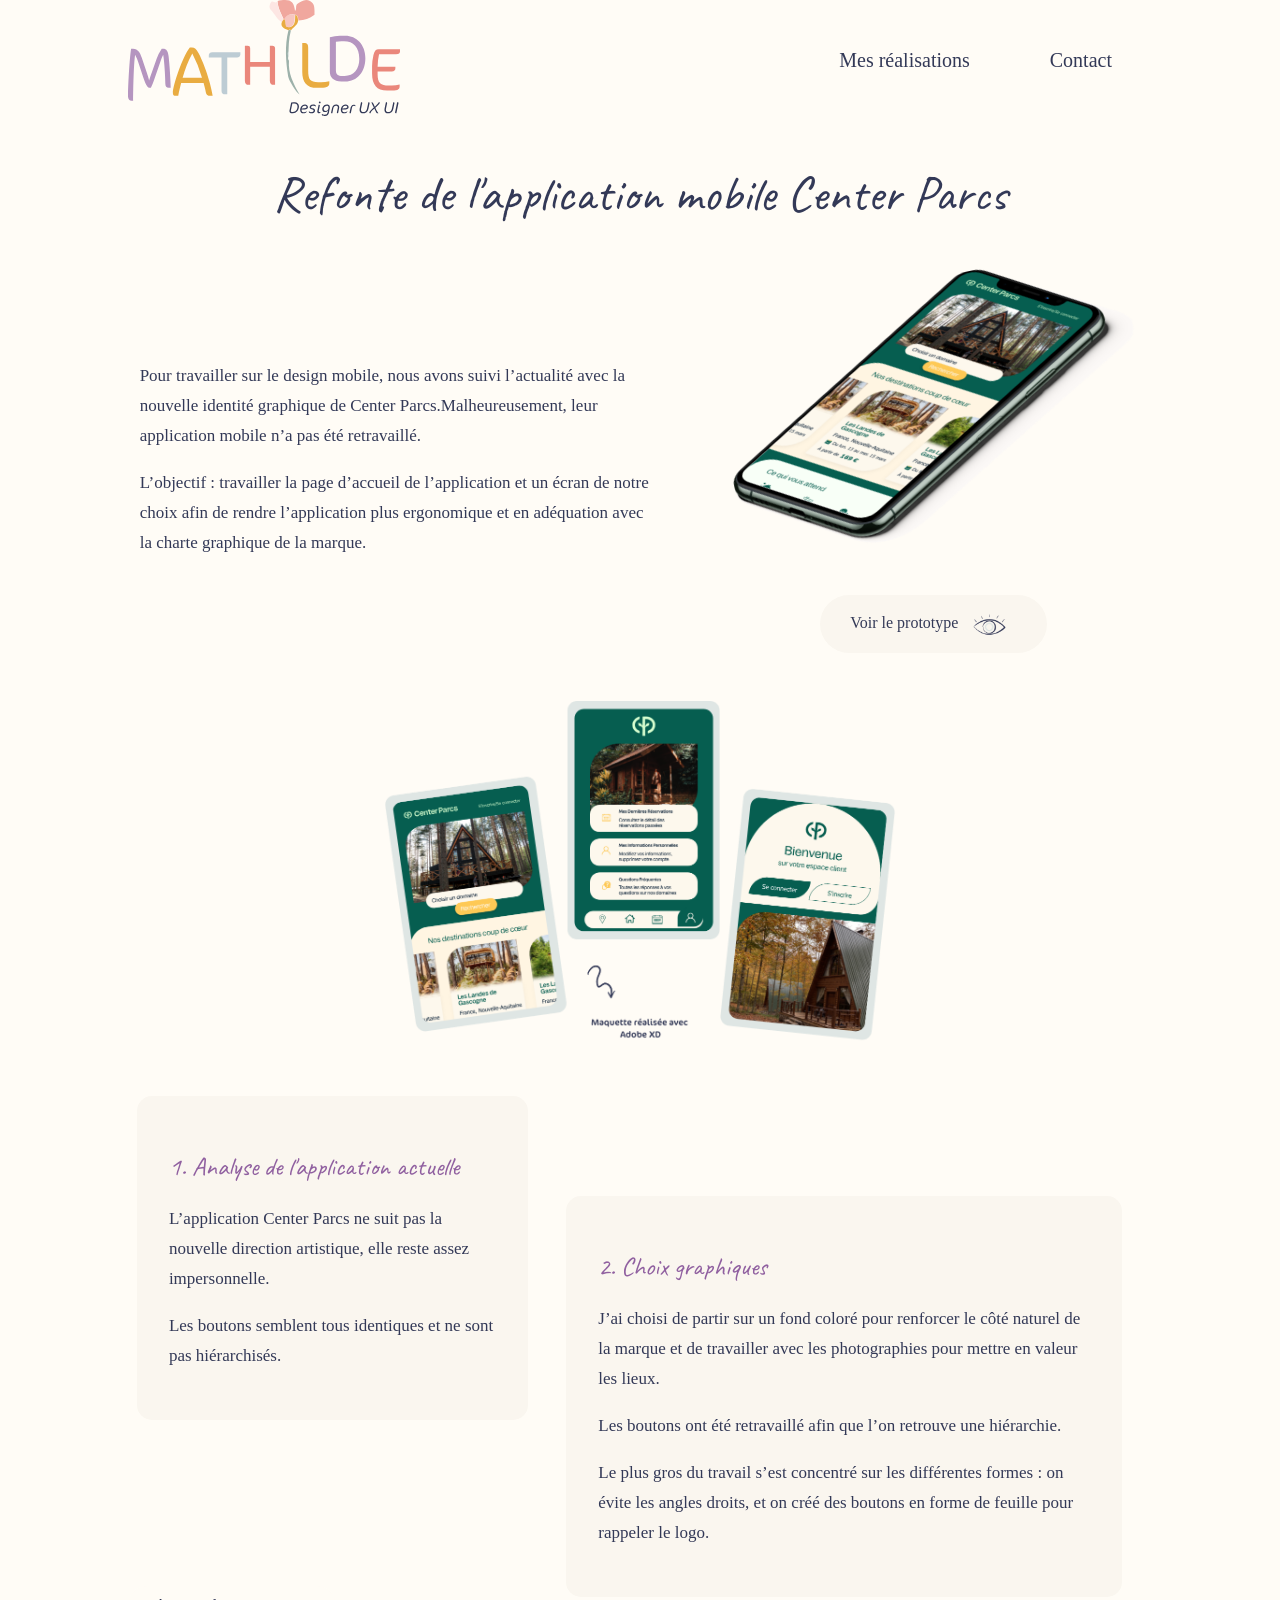
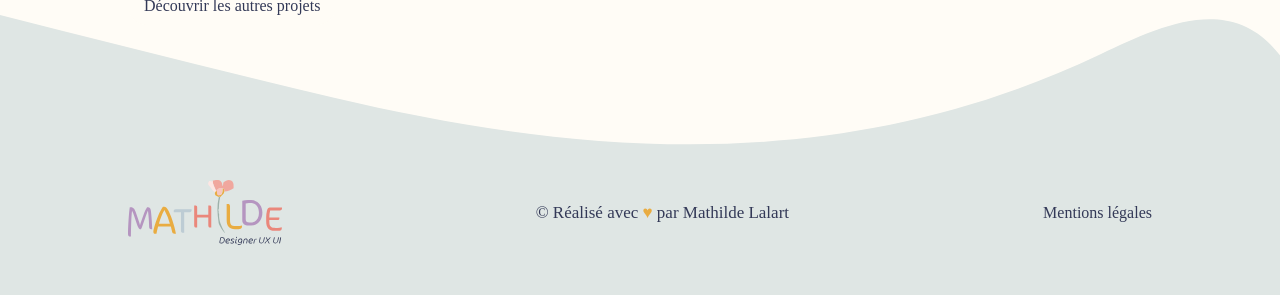
==== Center_parcs.html @ b6ec3a34 "MAJ 11.06.23" ====
<!DOCTYPE html>
<html lang="fr">

<head>
    <meta charset="UTF-8">
    <meta name="viewport" content="width=device-width, initial-scale=1.0">
    <link rel="stylesheet" href="https://use.typekit.net/kez5ajm.css">
    <link rel="preconnect" href="https://fonts.googleapis.com">
    <link rel="preconnect" href="https://fonts.gstatic.com" crossorigin>
    <link href="https://fonts.googleapis.com/css2?family=Caveat:wght@400;500;600;700&display=swap" rel="stylesheet">
    <link rel="stylesheet" href="style.css">
    <title>Mathilde Lalart | UX/UI designer | Projet Center Parcs</title>
</head>

<body>
    <section class="container_padding">
        <header>
            <div>
                <a href="index.html">
                    <img src="img/Logo.svg" alt="Logo">
                </a>
            </div>
            <nav>
                <ul id="menu">
                    <li><a href="mesrealisations.html">Mes réalisations</a></li>
                    <li><a href="index.html#contact">Contact</a></li>
                </ul>
            </nav>
        </header>
    </section>

    <section class="container_padding">
        <h1>Refonte de l'application mobile Center Parcs</h1>
        <div class="frontSection">
            <div class="column">
                <div class="textRow">
                    <p>Pour travailler sur le design mobile, nous avons suivi l’actualité avec la nouvelle identité
                        graphique de
                        Center Parcs.Malheureusement, leur application mobile n’a pas été retravaillé.</p>
                    <p>L’objectif : travailler la page d’accueil de l’application et un écran de notre choix afin de
                        rendre
                        l’application plus ergonomique et en adéquation avec la charte graphique de la marque. </p>
                </div>
            </div>
            <div class="imgBox">
                <img src="./img/Center_parcs/mockup_02.png">
                <a class="button_secondary" href="" target="_blank">Voir le prototype <img id="eye"
                        src="img/icons/eye_icon.svg" alt="arrows"></a>
            </div>
        </div>
    </section>

    <section class="container_padding">
        <div id="img_container">
            <img src="img/Center_parcs/center_parcs_pres.png" alt="">
        </div>
    </section>

    <section class="container_padding section_row">
        <div class="section_column">
            <div class="card_projet">
                <h2 class="titre_projet">1. Analyse de l'application actuelle</h2>
                <p>L’application Center Parcs ne suit pas la nouvelle direction artistique, elle reste assez
                    impersonnelle.</p>
                <p>Les boutons semblent tous identiques et ne sont pas hiérarchisés.</p>
            </div>
            <div>
                <img src="img/Center_parcs/center_parcs_app.svg" alt="">
            </div>
        </div>

        <div class="section_column">
            <div id="vide">
            </div>
            <div class="card_projet">
                <h2 class="titre_projet">2. Choix graphiques</h2>
                <p>J’ai choisi de partir sur un fond coloré pour renforcer le côté naturel de la marque et de travailler
                    avec les photographies pour mettre en valeur les lieux.</p>
                <p>Les boutons ont été retravaillé afin que l’on retrouve une hiérarchie.</p>
                <p>Le plus gros du travail s’est concentré sur les différentes formes : on évite les angles droits, et
                    on créé des boutons en forme de feuille pour rappeler le logo.</p>
            </div>
        </div>
    </section>

    <section class="container_padding">
        <a class="button_discover" href="mesrealisations.html">Découvrir les autres projets</a>
    </section>

    <footer class="container_padding">
        <div id="footer">
            <img id="logo_footer" src="img/Logo.svg" alt="Logo">
            <p>&copy; Réalisé avec <span>♥</span> par Mathilde Lalart</p>
            <a href="">Mentions légales</a>
        </div>
    </footer>

</body>

</html>
---- style.css ----
@charset "UTF-8";
/***** VARIABLES *****/
/***** BASE *****/
h1 {
  font-family: "Caveat";
  font-weight: 300;
  font-size: 50px;
  color: #333957;
  text-align: center;
}

p {
  font-family: "ff-cocon-pro";
  font-weight: 300;
  font-size: 17px;
  line-height: 30px;
}

h2 {
  color: #333957;
  font-family: "ff-cocon-pro";
  font-weight: 300;
  font-size: 26px;
}

h3 {
  color: #9060A0;
  font-family: "ff-cocon-pro";
  font-weight: 300;
  line-height: 30px;
  margin-bottom: 40px;
}

span {
  color: #E9AC41;
  font-family: "Caveat";
  font-weight: 300;
}

a {
  text-decoration: none;
  color: #333957;
}
ahover {
  color: #E9AC41;
}

/*Paramètres temps animation*/
/***** BODY *****/
html {
  scroll-behavior: smooth;
}

body {
  background-color: #FFFCF6;
  color: #333957;
  font-family: "ff-cocon-pro";
  font-weight: 300;
  margin: 0;
}

.container_padding {
  padding-left: 10%;
  padding-right: 10%;
}

/***** BOUTONS *****/
.button_main {
  background: linear-gradient(90deg, rgb(255, 227, 175) 0%, rgb(251, 246, 238) 26%, rgb(255, 229, 226) 63%, rgb(238, 218, 242) 100%);
  padding: 15px;
  border-radius: 80px;
  color: #333957;
  text-decoration: none;
}

.button_discover {
  background: #FFFCF6;
  border-radius: 80px;
  color: #333957;
  text-decoration: none;
  padding: 0.7rem 1rem;
}
.button_discover:hover {
  background-color: #9DB1AA;
  color: #FAF6EF;
  transition: background-color 0.4s;
}

.button_secondary {
  background-color: #FAF6EF;
  border-radius: 80px;
  padding: 0px 30px;
  color: #333957;
  text-decoration: none;
}
.button_secondary #eye {
  vertical-align: middle;
}
.button_secondary:hover {
  background-color: #9DB1AA;
  color: #FAF6EF;
  transition: background-color 0.4s;
}

#button_allprojects {
  margin-top: 30px;
  text-align: end;
}
#button_allprojects a {
  color: #b595c0;
  text-decoration: underline;
  display: inline-block;
  vertical-align: middle;
  position: relative;
}
#button_allprojects .arrows {
  position: absolute;
  top: 50%;
  transform: translateY(-50%);
  opacity: 0;
  transition: opacity 0.3s ease;
  z-index: 1;
}
#button_allprojects:hover a {
  color: #333957;
}
#button_allprojects:hover a .arrows {
  opacity: 1;
}

/***** HEADER *****/
header {
  display: flex;
  justify-content: space-between;
  align-items: center;
  height: 120px;
}
header img {
  width: 70%;
}
header #menu {
  display: flex;
  list-style: none;
  padding: 0;
  margin: 0;
}
header li {
  margin: 40px;
  font-family: "ff-cocon-pro";
  font-weight: 300;
  font-size: 20px;
}

#header_intro {
  background-image: url(./img/Fond_bulles.svg);
  background-repeat: no-repeat;
  background-size: cover;
  height: 100vh;
  display: flex;
  flex-direction: column;
}
#header_intro #intro {
  display: flex;
  align-items: center;
  justify-content: space-around;
  gap: 50px;
  flex-grow: 1;
}
#header_intro #intro img {
  width: 90%;
}

/***** PAGE ACCUEIL *****/
.mots_vertical {
  display: inline;
  text-indent: 8px;
}
.mots_vertical span {
  animation: topToBottom 9s linear infinite 0s;
  -ms-animation: topToBottom 9s linear infinite 0s;
  -webkit-animation: topToBottom 9s linear infinite 0s;
  opacity: 0;
  overflow: hidden;
  position: absolute;
}
.mots_vertical span:nth-child(2) {
  animation-delay: 2.25s;
  -ms-animation-delay: 2.25s;
  -webkit-animation-delay: 2.25s;
}
.mots_vertical span:nth-child(3) {
  animation-delay: 4.5s;
  -ms-animation-delay: 4.5s;
  -webkit-animation-delay: 4.5s;
}
.mots_vertical span:nth-child(4) {
  animation-delay: 6.75s;
  -ms-animation-delay: 6.75s;
  -webkit-animation-delay: 6.75s;
}

@keyframes topToBottom {
  0% {
    opacity: 0;
  }
  5% {
    opacity: 0;
    -webkit-transform: translateY(30px);
  }
  10% {
    opacity: 1;
    -webkit-transform: translateY(0px);
  }
  25% {
    opacity: 1;
    -webkit-transform: translateY(0px);
  }
  30% {
    opacity: 0;
    -webkit-transform: translateY(-29px);
  }
  80% {
    opacity: 0;
  }
  100% {
    opacity: 0;
  }
}
/*Section présentation */
#container_presentation {
  background-image: url("./img/Fond_bienvenue_web.svg");
  background-size: contain;
  background-repeat: no-repeat;
}
#container_presentation img {
  width: 270px;
}
#container_presentation #presentation {
  display: flex;
  align-items: center;
  gap: 40px;
}

/*Section citation*/
#citation {
  width: 40%;
  margin: auto;
  margin-top: -4rem;
}
#citation img {
  width: 70%;
}

/* Section réalisations */
.background {
  background-image: url(./img/background.png);
  background-repeat: no-repeat;
}

.cards {
  display: flex;
  gap: 1.5rem;
}
.cards .card {
  width: calc(33% - 15px);
  background-color: #F0EADF;
  border-radius: 1rem;
  border-bottom: 25px solid #FFE3AF;
  display: flex;
  flex-direction: column;
  padding: 1rem;
  margin-bottom: 2rem;
}
.cards .card .mockup {
  width: 60%;
  margin: auto;
  margin-top: 1rem;
  margin-bottom: 0;
}
.cards .card.card2 {
  border-color: #DBE6E4;
}
.cards .card.card3 {
  border-color: #FFE3AF;
}
.cards .card .card-content {
  margin: 1.6rem;
  gap: 0.5rem;
  display: flex;
  flex-direction: column;
  align-items: flex-start;
}
.cards .card .card-content .titre_icon {
  display: flex;
  align-items: center;
  gap: 0.7rem;
}
.cards .card .card-content .titre {
  display: flex;
  flex-direction: column;
  gap: 0.5rem;
  font-weight: bold;
}

/* CONTACT*/
#contact {
  display: flex;
  justify-content: space-evenly;
}
#contact .icons {
  width: 12%;
  margin-right: 15px;
}
#contact .contacter {
  display: flex;
  align-items: center;
}

/***** PAGE RÉALISATIONS *****/
.card.card4 {
  border-bottom: 25px solid #EEDAF2;
}
.card.card5 {
  border-bottom: 25px solid #FFE3AF;
}
.card.card6 {
  border-bottom: 25px solid #DBE6E4;
}

/***** PAGE PROJET (valable pour les 6 projets développés) *****/
.frontSection {
  display: flex;
  flex-direction: row;
  align-items: center;
  justify-content: space-evenly;
  gap: 4rem;
  margin-bottom: 3rem;
}
.frontSection .column {
  width: 50%;
  display: flex;
  flex-direction: column;
  gap: 1rem;
}
.frontSection .imgBox {
  display: flex;
  flex-direction: column;
  align-items: center;
  gap: 3rem;
}

#img_container {
  text-align: center;
  margin-bottom: 3rem;
}
#img_container img {
  width: 50%;
}

.section_row {
  display: flex;
  flex-direction: row;
}
.section_row .section_column {
  display: flex;
  flex-direction: column;
  align-items: center;
}
.section_row .section_column #vide {
  width: 200px;
  height: 100px;
}
.section_row .section_column .card_projet {
  width: 80%;
  background-color: #FAF6EF;
  border-radius: 15px;
  padding: 2rem;
}
.section_row .section_column .card_projet .titre_projet {
  font-family: "Caveat";
  font-weight: 300;
  color: #9060A0;
}

/***** PROJETS PROCREATE *****/
#procreate {
  display: flex;
  justify-content: center;
  align-items: center;
  width: 50%;
  margin: auto;
}

/***** FOOTER *****/
footer {
  position: relative;
  background-image: url(./img/footer_background.svg);
  background-repeat: no-repeat;
  background-size: cover;
  height: 280px;
}

#footer {
  display: flex;
  justify-content: space-between;
  align-items: center;
  padding-top: 165px;
}

#logo_footer {
  width: 15%;
}/*# sourceMappingURL=style.css.map */
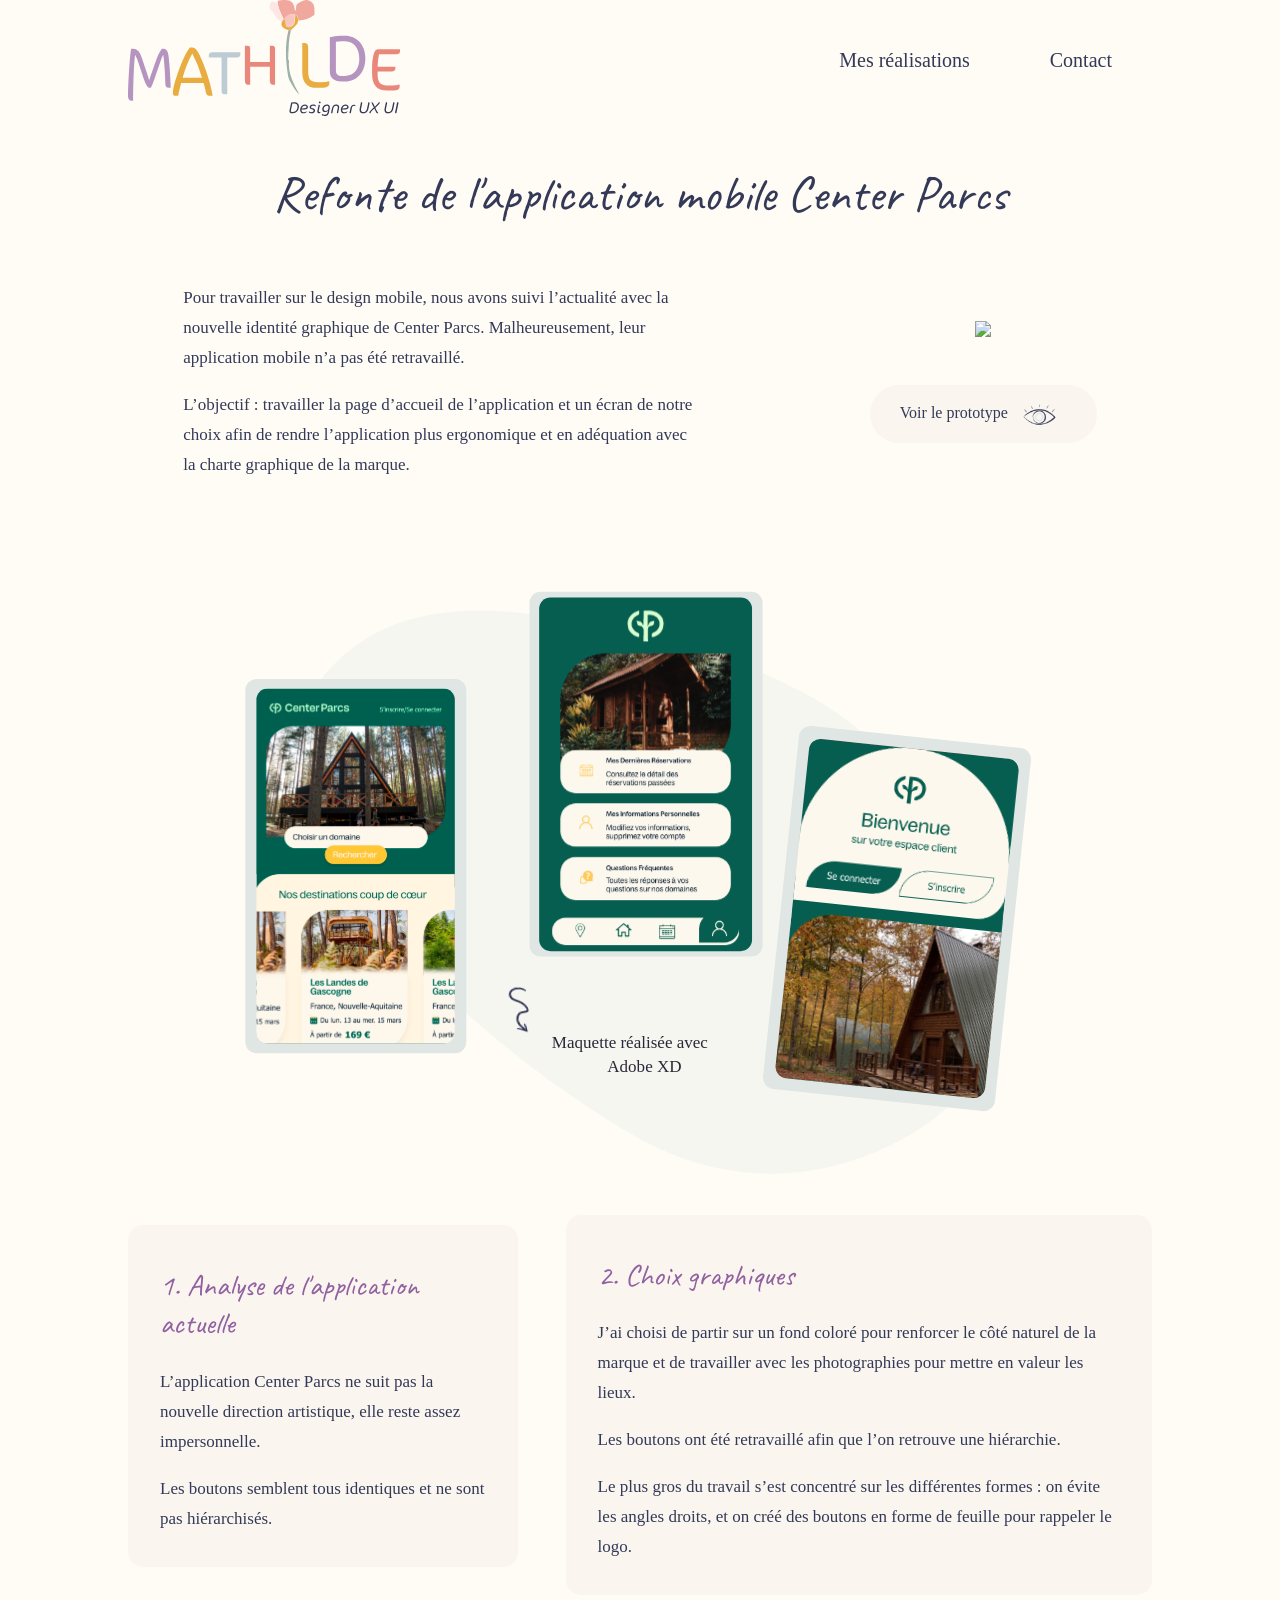
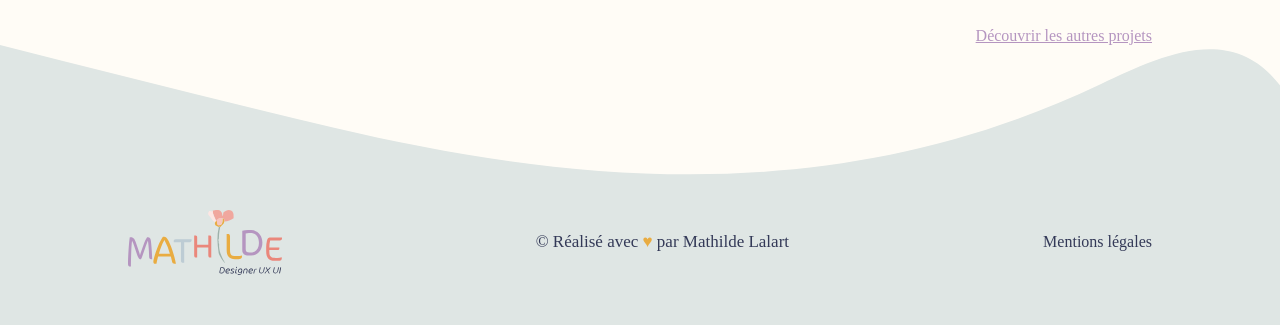
==== commit 8f0af75d: "MAJ 12/06" ====
--- a/Center_parcs.html
+++ b/Center_parcs.html
@@ -36,15 +36,15 @@
                 <div class="textRow">
                     <p>Pour travailler sur le design mobile, nous avons suivi l’actualité avec la nouvelle identité
                         graphique de
-                        Center Parcs.Malheureusement, leur application mobile n’a pas été retravaillé.</p>
+                        Center Parcs. Malheureusement, leur application mobile n’a pas été retravaillé.</p>
                     <p>L’objectif : travailler la page d’accueil de l’application et un écran de notre choix afin de
                         rendre
                         l’application plus ergonomique et en adéquation avec la charte graphique de la marque. </p>
                 </div>
             </div>
             <div class="imgBox">
-                <img src="./img/Center_parcs/mockup_02.png">
-                <a class="button_secondary" href="" target="_blank">Voir le prototype <img id="eye"
+                <img src="./img/Center_parcs/mockup_02.svg">
+                <a class="button_tertiary" href="" target="_blank">Voir le prototype <img id="eye"
                         src="img/icons/eye_icon.svg" alt="arrows"></a>
             </div>
         </div>
@@ -52,7 +52,7 @@
 
     <section class="container_padding">
         <div id="img_container">
-            <img src="img/Center_parcs/center_parcs_pres.png" alt="">
+            <img src="img/Center_parcs/center_parcs_pres.svg" alt="">
         </div>
     </section>
 
@@ -83,8 +83,11 @@
         </div>
     </section>
 
-    <section class="container_padding">
-        <a class="button_discover" href="mesrealisations.html">Découvrir les autres projets</a>
+    <section>
+        <div class="button_allprojects container_padding">
+            <a href="mesrealisations.html" target="_blank">Découvrir les autres projets <img class="arrows"
+                    src="img/icons/Chevrons.svg" alt="arrows"></a>
+        </div>
     </section>
 
     <footer class="container_padding">
--- a/style.css
+++ b/style.css
@@ -20,7 +20,7 @@
   color: #333957;
   font-family: "ff-cocon-pro";
   font-weight: 300;
-  font-size: 26px;
+  font-size: 30px;
 }
 
 h3 {
@@ -45,7 +45,7 @@
   color: #E9AC41;
 }
 
-/*Paramètres temps animation*/
+/*Paramètres temps animation des images */
 /***** BODY *****/
 html {
   scroll-behavior: smooth;
@@ -65,6 +65,7 @@
 }
 
 /***** BOUTONS *****/
+/***** bouton principal (Partons à l'aventure, Mon CV) *****/
 .button_main {
   background: linear-gradient(90deg, rgb(255, 227, 175) 0%, rgb(251, 246, 238) 26%, rgb(255, 229, 226) 63%, rgb(238, 218, 242) 100%);
   padding: 15px;
@@ -73,6 +74,7 @@
   text-decoration: none;
 }
 
+/***** bouton secondaire: découvrir ce projet (présent sur chaque card - home et page réalisations) *****/
 .button_discover {
   background: #FFFCF6;
   border-radius: 80px;
@@ -86,49 +88,52 @@
   transition: background-color 0.4s;
 }
 
-.button_secondary {
+/***** bouton tertiaire : voir le prototype *****/
+.button_tertiary {
   background-color: #FAF6EF;
   border-radius: 80px;
   padding: 0px 30px;
   color: #333957;
   text-decoration: none;
 }
-.button_secondary #eye {
+.button_tertiary #eye {
   vertical-align: middle;
 }
-.button_secondary:hover {
+.button_tertiary:hover {
   background-color: #9DB1AA;
   color: #FAF6EF;
   transition: background-color 0.4s;
 }
 
-#button_allprojects {
+/***** bouton spécial : tous les projets *****/
+.button_allprojects {
   margin-top: 30px;
   text-align: end;
 }
-#button_allprojects a {
+.button_allprojects a {
   color: #b595c0;
   text-decoration: underline;
   display: inline-block;
   vertical-align: middle;
   position: relative;
 }
-#button_allprojects .arrows {
+.button_allprojects .arrows {
   position: absolute;
   top: 50%;
   transform: translateY(-50%);
   opacity: 0;
   transition: opacity 0.3s ease;
   z-index: 1;
-}
-#button_allprojects:hover a {
-  color: #333957;
-}
-#button_allprojects:hover a .arrows {
+  width: 15%;
+}
+.button_allprojects:hover a {
+  color: #333957;
+}
+.button_allprojects:hover a .arrows {
   opacity: 1;
 }
 
-/***** HEADER *****/
+/***** HEADER : valable pour toutes les pages du portfolio *****/
 header {
   display: flex;
   justify-content: space-between;
@@ -226,7 +231,7 @@
     opacity: 0;
   }
 }
-/*Section présentation */
+/* Section présentation : fond vague, photo de profil, bouton vers CV, texte à propos */
 #container_presentation {
   background-image: url("./img/Fond_bienvenue_web.svg");
   background-size: contain;
@@ -248,10 +253,10 @@
   margin-top: -4rem;
 }
 #citation img {
-  width: 70%;
-}
-
-/* Section réalisations */
+  width: 100%;
+}
+
+/* Section réalisations : les 3 cards avec les projets principaux */
 .background {
   background-image: url(./img/background.png);
   background-repeat: no-repeat;
@@ -327,14 +332,14 @@
   border-bottom: 25px solid #DBE6E4;
 }
 
-/***** PAGE PROJET (valable pour les 6 projets développés) *****/
+/***** PAGE PROJET (valable pour les 6 pages projet) *****/
 .frontSection {
   display: flex;
   flex-direction: row;
   align-items: center;
-  justify-content: space-evenly;
+  justify-content: space-around;
   gap: 4rem;
-  margin-bottom: 3rem;
+  margin-bottom: 5rem;
 }
 .frontSection .column {
   width: 50%;
@@ -351,30 +356,26 @@
 
 #img_container {
   text-align: center;
-  margin-bottom: 3rem;
 }
 #img_container img {
-  width: 50%;
+  width: 80%;
 }
 
 .section_row {
   display: flex;
   flex-direction: row;
+  align-items: center;
+  gap: 3rem;
 }
 .section_row .section_column {
   display: flex;
   flex-direction: column;
   align-items: center;
 }
-.section_row .section_column #vide {
-  width: 200px;
-  height: 100px;
-}
 .section_row .section_column .card_projet {
-  width: 80%;
   background-color: #FAF6EF;
   border-radius: 15px;
-  padding: 2rem;
+  padding: 1rem 2rem;
 }
 .section_row .section_column .card_projet .titre_projet {
   font-family: "Caveat";
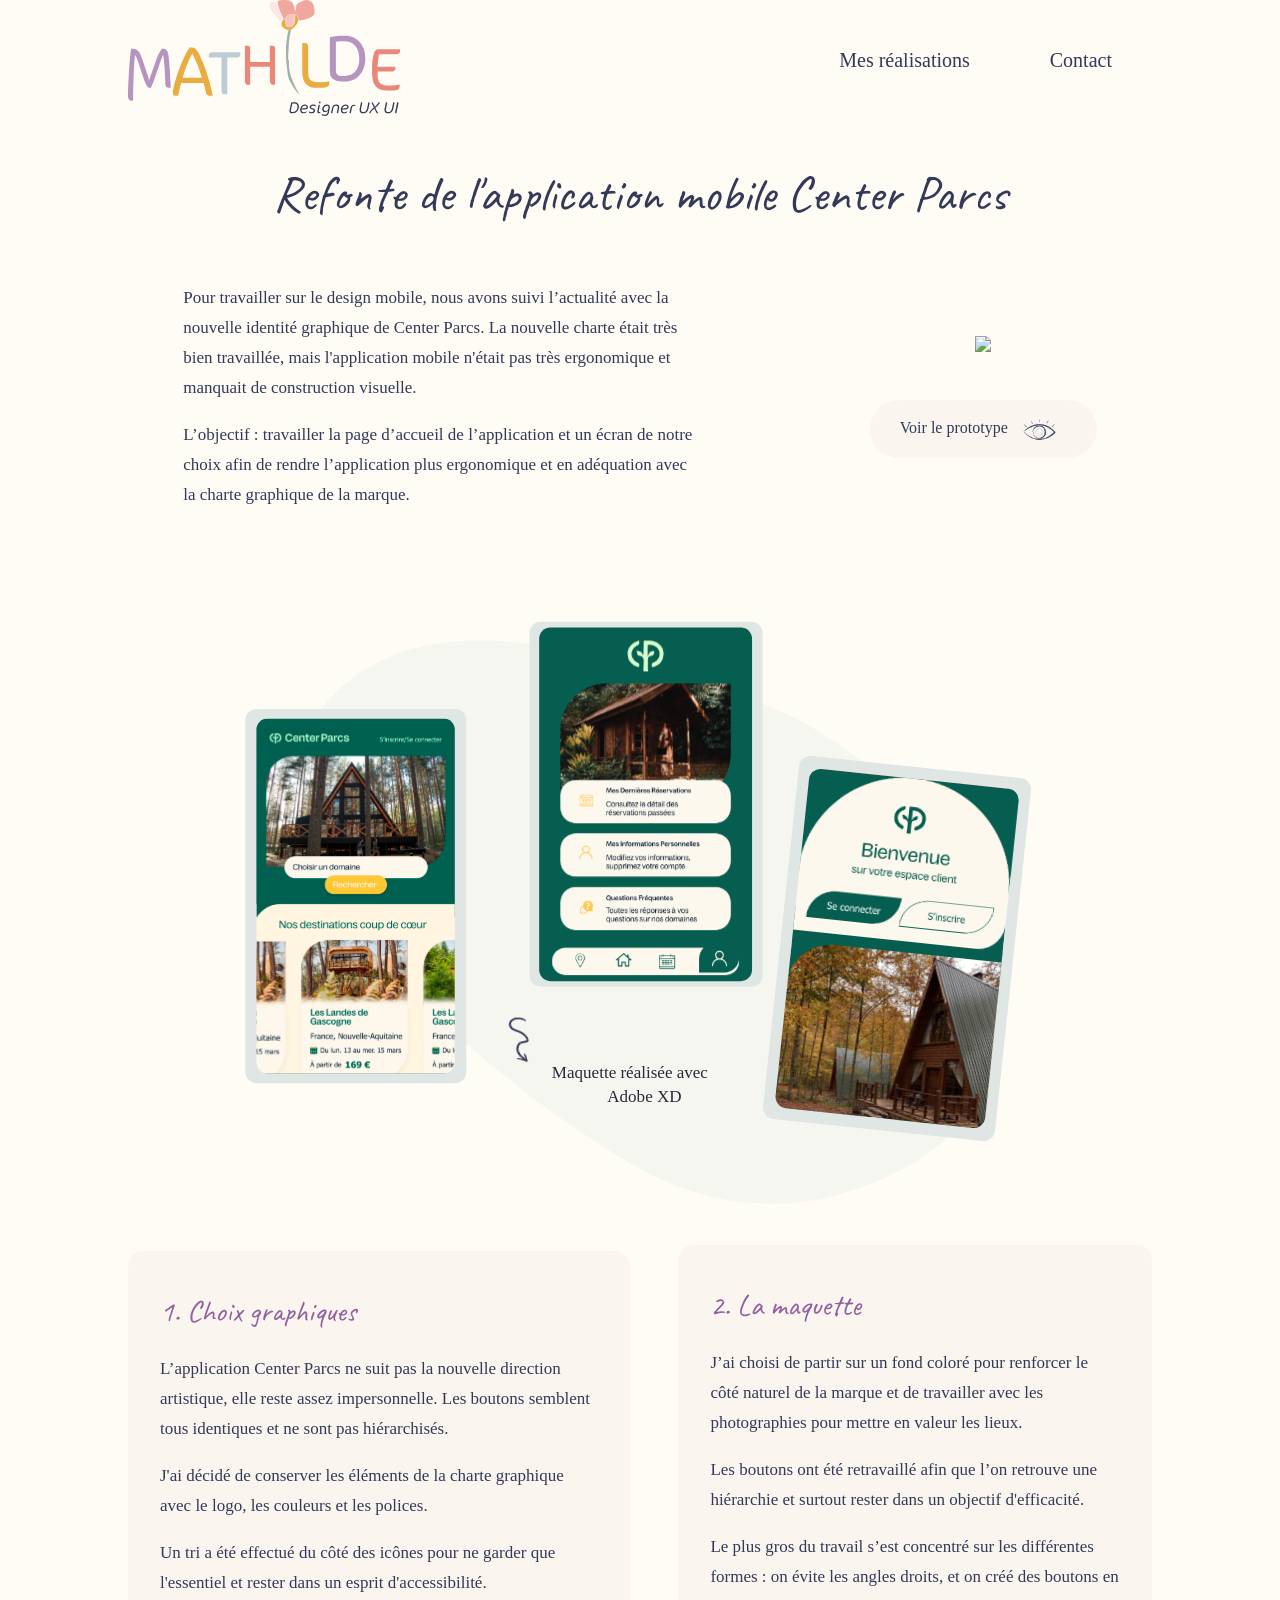
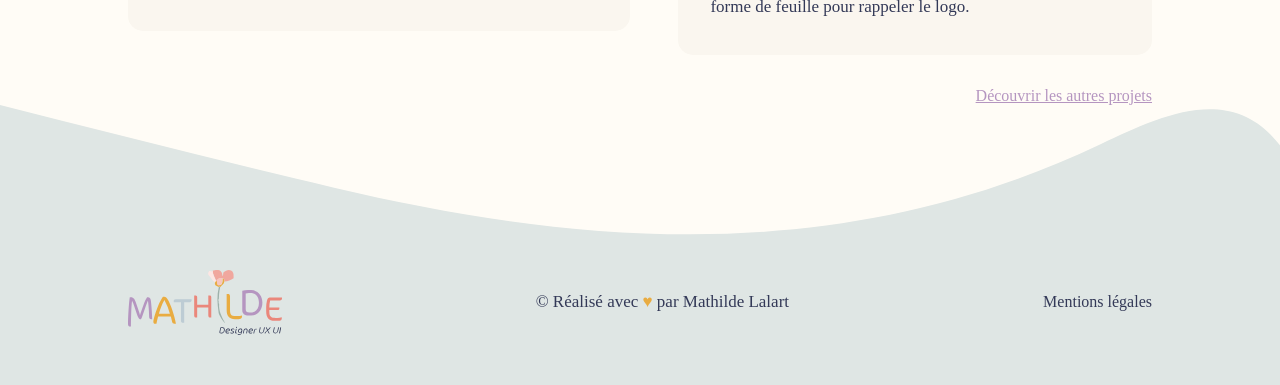
==== commit 6ca0f584: "MAJ 13/06" ====
--- a/Center_parcs.html
+++ b/Center_parcs.html
@@ -8,6 +8,8 @@
     <link rel="preconnect" href="https://fonts.googleapis.com">
     <link rel="preconnect" href="https://fonts.gstatic.com" crossorigin>
     <link href="https://fonts.googleapis.com/css2?family=Caveat:wght@400;500;600;700&display=swap" rel="stylesheet">
+    <link rel="shortcut icon" href="/favicon.ico" type="image/x-icon">
+    <link rel="icon" href="/favicon.ico" type="image/x-icon">
     <link rel="stylesheet" href="style.css">
     <title>Mathilde Lalart | UX/UI designer | Projet Center Parcs</title>
 </head>
@@ -36,10 +38,11 @@
                 <div class="textRow">
                     <p>Pour travailler sur le design mobile, nous avons suivi l’actualité avec la nouvelle identité
                         graphique de
-                        Center Parcs. Malheureusement, leur application mobile n’a pas été retravaillé.</p>
+                        Center Parcs. La nouvelle charte était très bien travaillée, mais l'application mobile n'était
+                        pas très ergonomique et manquait de construction visuelle.</p>
                     <p>L’objectif : travailler la page d’accueil de l’application et un écran de notre choix afin de
                         rendre
-                        l’application plus ergonomique et en adéquation avec la charte graphique de la marque. </p>
+                        l’application plus ergonomique et en adéquation avec la charte graphique de la marque.</p>
                 </div>
             </div>
             <div class="imgBox">
@@ -59,10 +62,14 @@
     <section class="container_padding section_row">
         <div class="section_column">
             <div class="card_projet">
-                <h2 class="titre_projet">1. Analyse de l'application actuelle</h2>
+                <h2 class="titre_projet">1. Choix graphiques</h2>
                 <p>L’application Center Parcs ne suit pas la nouvelle direction artistique, elle reste assez
-                    impersonnelle.</p>
-                <p>Les boutons semblent tous identiques et ne sont pas hiérarchisés.</p>
+                    impersonnelle. Les boutons semblent tous identiques et ne sont pas hiérarchisés.</p>
+                <p>J'ai décidé de conserver les éléments de la charte graphique avec le logo, les couleurs et les
+                    polices.</p>
+                <p>Un tri a été effectué du côté des icônes pour ne garder que l'essentiel et rester dans un esprit
+                    d'accessibilité.</p>
+
             </div>
             <div>
                 <img src="img/Center_parcs/center_parcs_app.svg" alt="">
@@ -73,10 +80,11 @@
             <div id="vide">
             </div>
             <div class="card_projet">
-                <h2 class="titre_projet">2. Choix graphiques</h2>
+                <h2 class="titre_projet">2. La maquette</h2>
                 <p>J’ai choisi de partir sur un fond coloré pour renforcer le côté naturel de la marque et de travailler
                     avec les photographies pour mettre en valeur les lieux.</p>
-                <p>Les boutons ont été retravaillé afin que l’on retrouve une hiérarchie.</p>
+                <p>Les boutons ont été retravaillé afin que l’on retrouve une hiérarchie et surtout rester dans un
+                    objectif d'efficacité.</p>
                 <p>Le plus gros du travail s’est concentré sur les différentes formes : on évite les angles droits, et
                     on créé des boutons en forme de feuille pour rappeler le logo.</p>
             </div>
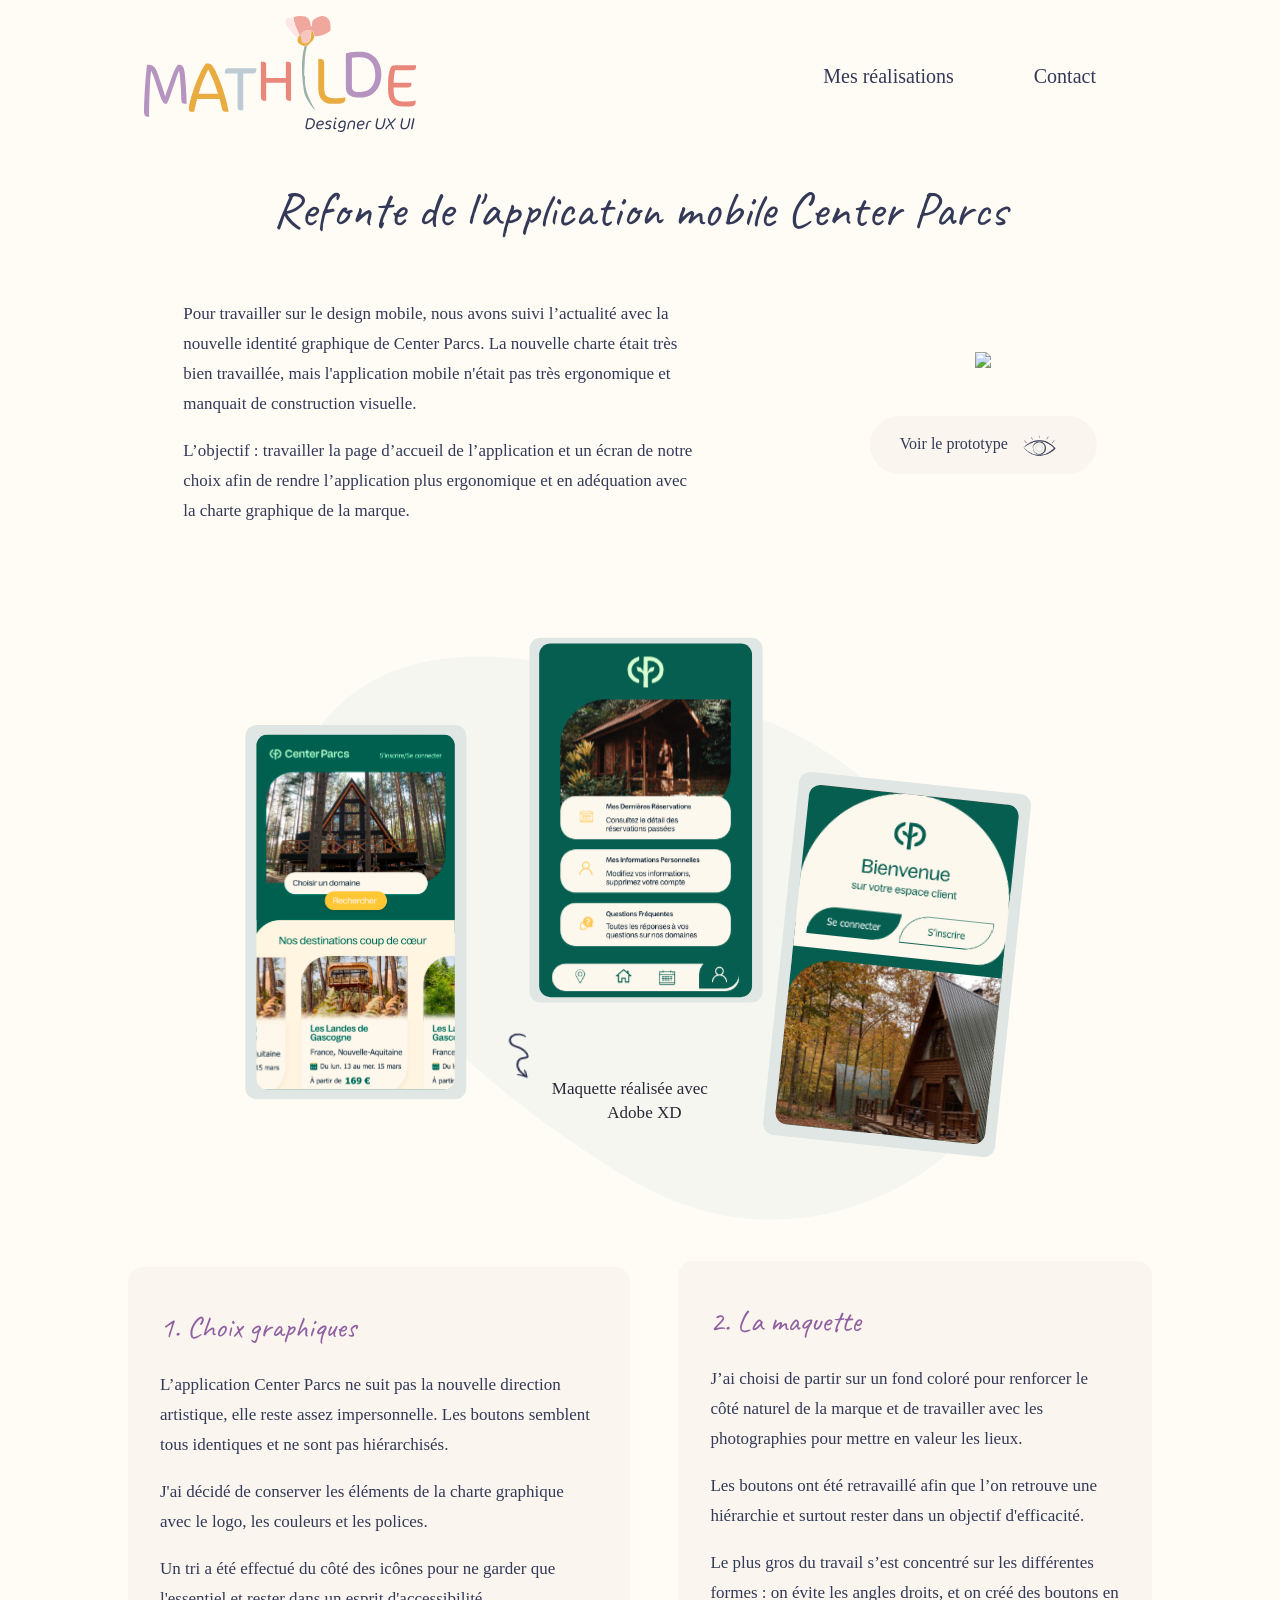
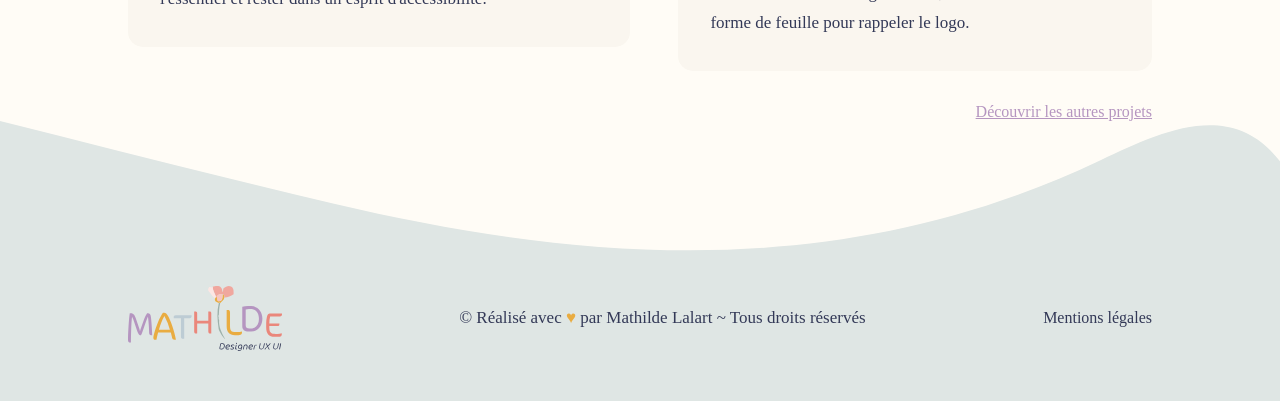
==== commit 09940f9e: "favicon/footer" ====
--- a/Center_parcs.html
+++ b/Center_parcs.html
@@ -8,8 +8,8 @@
     <link rel="preconnect" href="https://fonts.googleapis.com">
     <link rel="preconnect" href="https://fonts.gstatic.com" crossorigin>
     <link href="https://fonts.googleapis.com/css2?family=Caveat:wght@400;500;600;700&display=swap" rel="stylesheet">
-    <link rel="shortcut icon" href="/favicon.ico" type="image/x-icon">
-    <link rel="icon" href="/favicon.ico" type="image/x-icon">
+    <link rel="shortcut icon" href="img/icons/favicon.ico" type="image/x-icon">
+    <link rel="icon" href="img/icons/favicon.ico" type="image/x-icon">
     <link rel="stylesheet" href="style.css">
     <title>Mathilde Lalart | UX/UI designer | Projet Center Parcs</title>
 </head>
@@ -47,8 +47,9 @@
             </div>
             <div class="imgBox">
                 <img src="./img/Center_parcs/mockup_02.svg">
-                <a class="button_tertiary" href="" target="_blank">Voir le prototype <img id="eye"
-                        src="img/icons/eye_icon.svg" alt="arrows"></a>
+                <a class="button_tertiary"
+                    href="https://xd.adobe.com/view/5455c2bf-9ebe-425c-8294-6473c8dc469f-0106/?fullscreen"
+                    target="_blank">Voir le prototype <img id="eye" src="img/icons/eye_icon.svg" alt="arrows"></a>
             </div>
         </div>
     </section>
@@ -101,7 +102,7 @@
     <footer class="container_padding">
         <div id="footer">
             <img id="logo_footer" src="img/Logo.svg" alt="Logo">
-            <p>&copy; Réalisé avec <span>♥</span> par Mathilde Lalart</p>
+            <p>&copy; Réalisé avec <span>♥</span> par Mathilde Lalart ~ Tous droits réservés</p>
             <a href="">Mentions légales</a>
         </div>
     </footer>
--- a/style.css
+++ b/style.css
@@ -139,6 +139,7 @@
   justify-content: space-between;
   align-items: center;
   height: 120px;
+  margin: 1rem;
 }
 header img {
   width: 70%;
@@ -146,7 +147,6 @@
 header #menu {
   display: flex;
   list-style: none;
-  padding: 0;
   margin: 0;
 }
 header li {
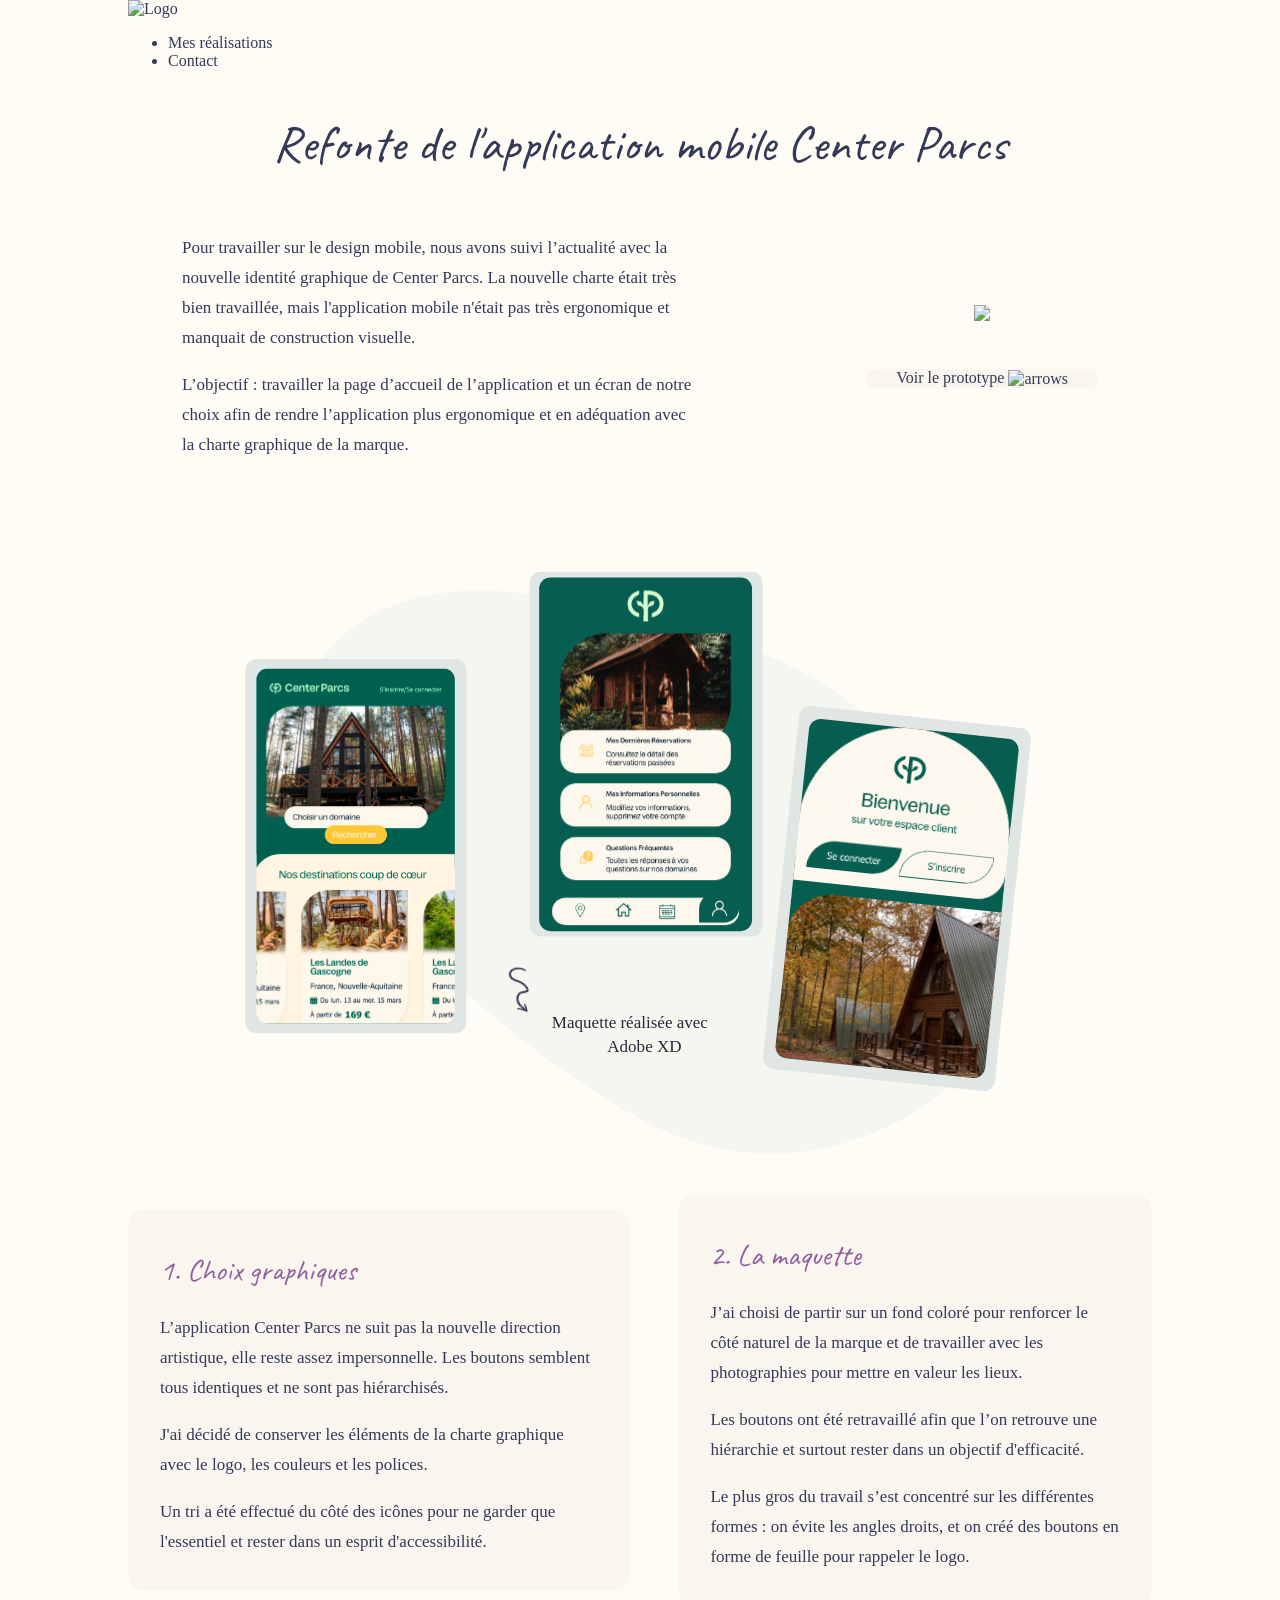
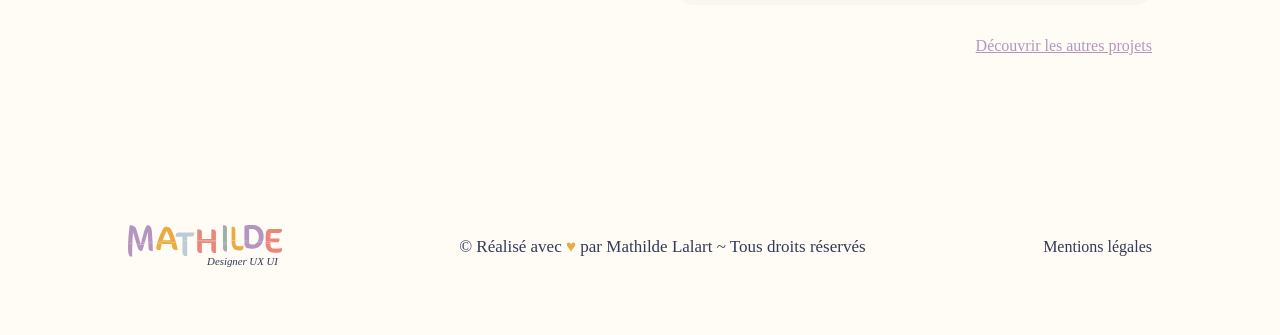
==== commit fb909572: "MAJ" ====
--- a/Center_parcs.html
+++ b/Center_parcs.html
@@ -56,7 +56,7 @@
 
     <section class="container_padding">
         <div id="img_container">
-            <img src="img/Center_parcs/center_parcs_pres.svg" alt="">
+            <img src="ressources/Center Parcs/center_parcs_pres.svg" alt="">
         </div>
     </section>
 
@@ -70,10 +70,6 @@
                     polices.</p>
                 <p>Un tri a été effectué du côté des icônes pour ne garder que l'essentiel et rester dans un esprit
                     d'accessibilité.</p>
-
-            </div>
-            <div>
-                <img src="img/Center_parcs/center_parcs_app.svg" alt="">
             </div>
         </div>
 
@@ -101,7 +97,7 @@
 
     <footer class="container_padding">
         <div id="footer">
-            <img id="logo_footer" src="img/Logo.svg" alt="Logo">
+            <img id="logo_footer" src="ressources/Commun/Logo.svg" alt="Logo">
             <p>&copy; Réalisé avec <span>♥</span> par Mathilde Lalart ~ Tous droits réservés</p>
             <a href="">Mentions légales</a>
         </div>
--- a/style.css
+++ b/style.css
@@ -41,8 +41,9 @@
   text-decoration: none;
   color: #333957;
 }
-ahover {
+a:hover {
   color: #E9AC41;
+  text-decoration: underline;
 }
 
 /*Paramètres temps animation des images */
@@ -67,10 +68,16 @@
 /***** BOUTONS *****/
 /***** bouton principal (Partons à l'aventure, Mon CV) *****/
 .button_main {
-  background: linear-gradient(90deg, rgb(255, 227, 175) 0%, rgb(251, 246, 238) 26%, rgb(255, 229, 226) 63%, rgb(238, 218, 242) 100%);
+  background: linear-gradient(90deg, rgb(253, 238, 211) 0%, rgb(252, 241, 234) 20%, rgb(251, 246, 238) 44%, rgb(253, 237, 232) 57%, rgba(254, 236, 234, 0.97) 69%, rgb(247, 224, 234) 84%, rgb(238, 218, 242) 100%);
   padding: 15px;
   border-radius: 80px;
   color: #333957;
+  text-decoration: none;
+}
+.button_main:hover {
+  background: linear-gradient(90deg, rgb(252, 241, 234) 0%, rgb(248, 226, 232) 50%, rgb(238, 218, 242) 100%);
+  color: #333957;
+  transition: background-color 0.4s;
   text-decoration: none;
 }
 
@@ -86,6 +93,7 @@
   background-color: #9DB1AA;
   color: #FAF6EF;
   transition: background-color 0.4s;
+  text-decoration: none;
 }
 
 /***** bouton tertiaire : voir le prototype *****/
@@ -134,26 +142,50 @@
 }
 
 /***** HEADER : valable pour toutes les pages du portfolio *****/
-header {
+header #nav {
   display: flex;
   justify-content: space-between;
   align-items: center;
-  height: 120px;
-  margin: 1rem;
-}
-header img {
+  font-family: "ff-cocon-pro";
+  font-weight: 300;
+  font-size: calc(0.4rem + 1.1vw);
+  margin-top: 3rem;
+}
+header #nav img {
+  width: 20%;
+}
+header #nav #menu {
+  display: flex;
+  justify-content: space-around;
+  list-style: none;
   width: 70%;
 }
-header #menu {
-  display: flex;
-  list-style: none;
-  margin: 0;
-}
-header li {
-  margin: 40px;
-  font-family: "ff-cocon-pro";
-  font-weight: 300;
-  font-size: 20px;
+@media (max-width: 650px) {
+  header #nav #menu {
+    position: fixed;
+    left: -100%;
+    top: 5%;
+    margin: 0;
+    flex-direction: column;
+    background: #FFFCF6;
+    text-align: center;
+    transition: 0.25s;
+  }
+  header #nav li {
+    padding: 3px;
+  }
+  header #nav li:hover {
+    color: #E9AC41;
+  }
+}
+header #nav #icons {
+  cursor: pointer;
+  display: none;
+}
+@media (max-width: 650px) {
+  header #nav #icons {
+    display: block;
+  }
 }
 
 #header_intro {
@@ -306,6 +338,19 @@
   gap: 0.5rem;
   font-weight: bold;
 }
+@media (max-width: 650px) {
+  .cards {
+    display: flex;
+    flex-direction: column;
+    align-items: center;
+  }
+  .cards .card {
+    width: 75%;
+  }
+  .cards .card .mockup {
+    width: 100%;
+  }
+}
 
 /* CONTACT*/
 #contact {
@@ -319,6 +364,14 @@
 #contact .contacter {
   display: flex;
   align-items: center;
+}
+@media (max-width: 650px) {
+  #contact {
+    display: flex;
+    flex-direction: column;
+    align-items: center;
+    gap: 2rem;
+  }
 }
 
 /***** PAGE RÉALISATIONS *****/
@@ -394,20 +447,30 @@
 
 /***** FOOTER *****/
 footer {
-  position: relative;
   background-image: url(./img/footer_background.svg);
   background-repeat: no-repeat;
   background-size: cover;
   height: 280px;
 }
-
-#footer {
+footer #footer {
   display: flex;
   justify-content: space-between;
   align-items: center;
-  padding-top: 165px;
-}
-
-#logo_footer {
+  padding-top: 10rem;
+}
+footer #footer p {
+  text-align: center;
+}
+footer #footer #logo_footer {
   width: 15%;
+}
+@media (max-width: 650px) {
+  footer #footer {
+    display: flex;
+    flex-direction: column;
+    padding-top: 6rem;
+  }
+  footer #footer #logo_footer {
+    width: 25%;
+  }
 }/*# sourceMappingURL=style.css.map */
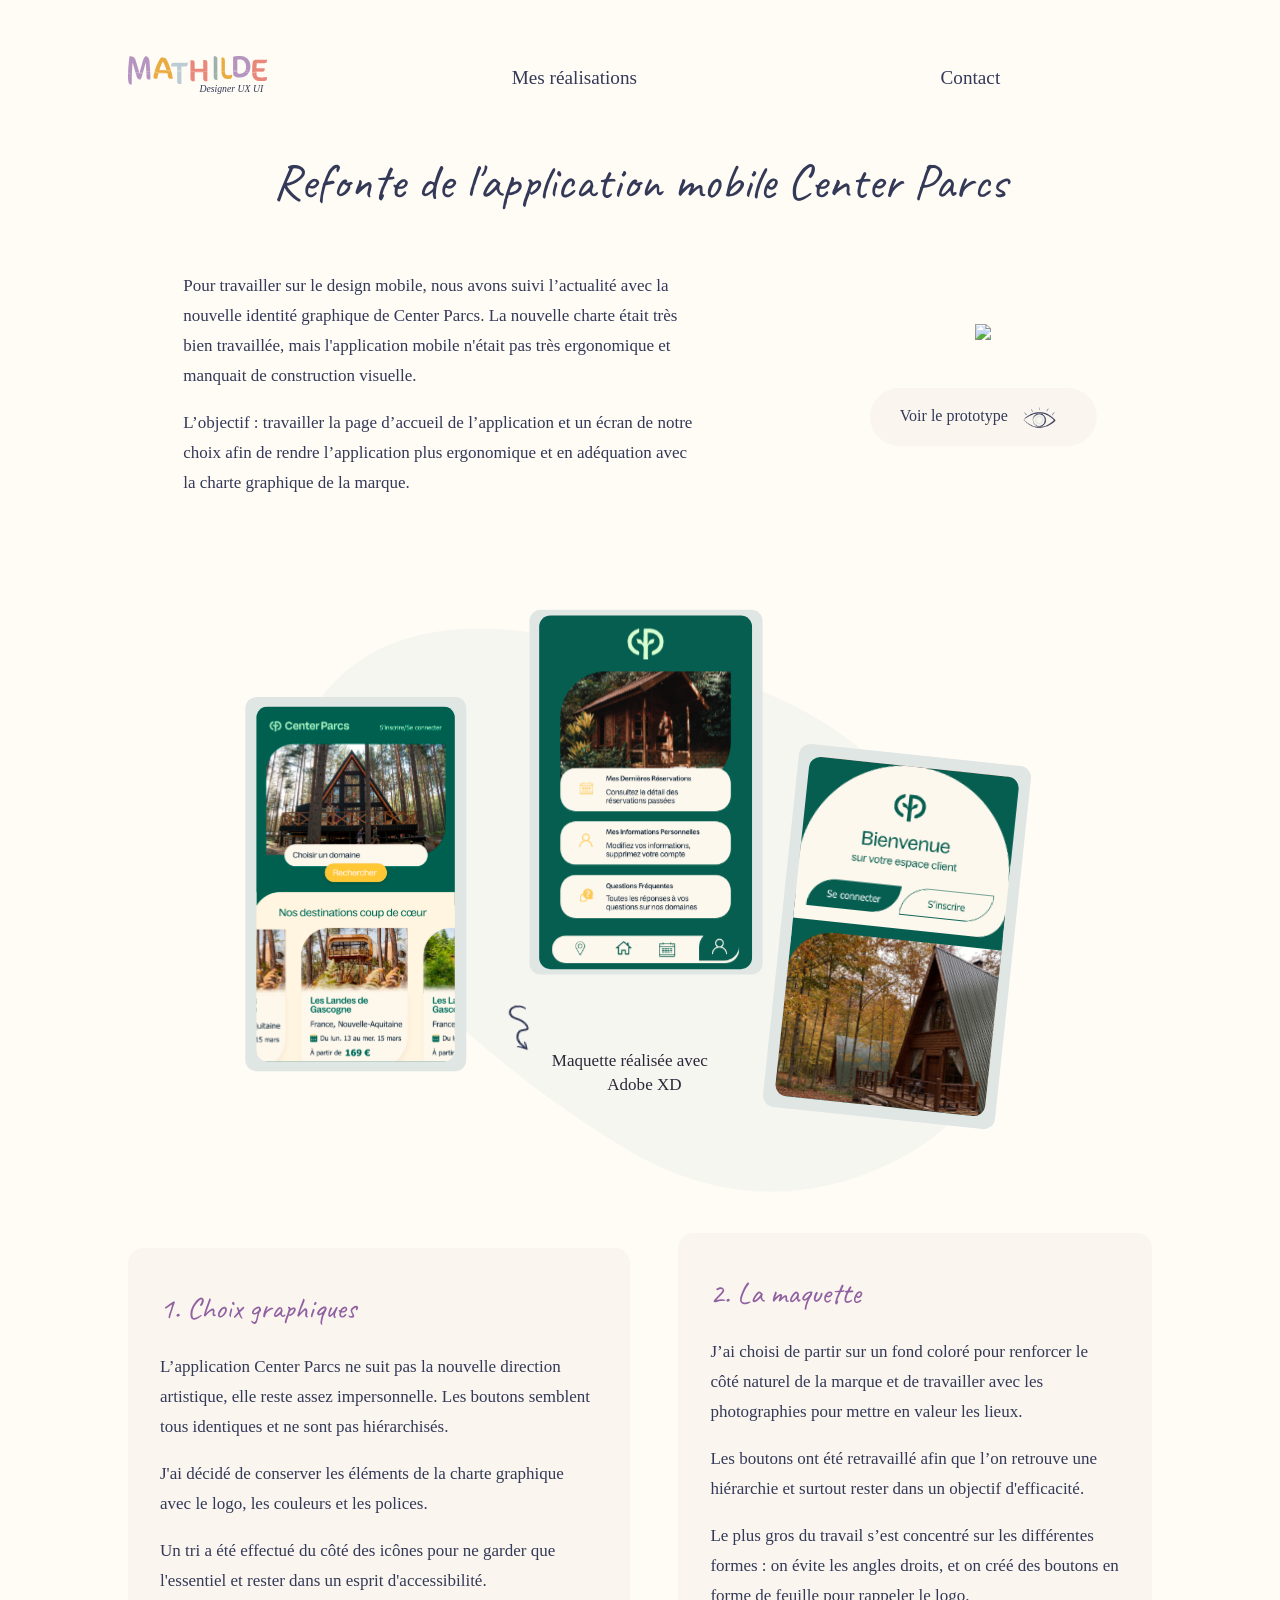
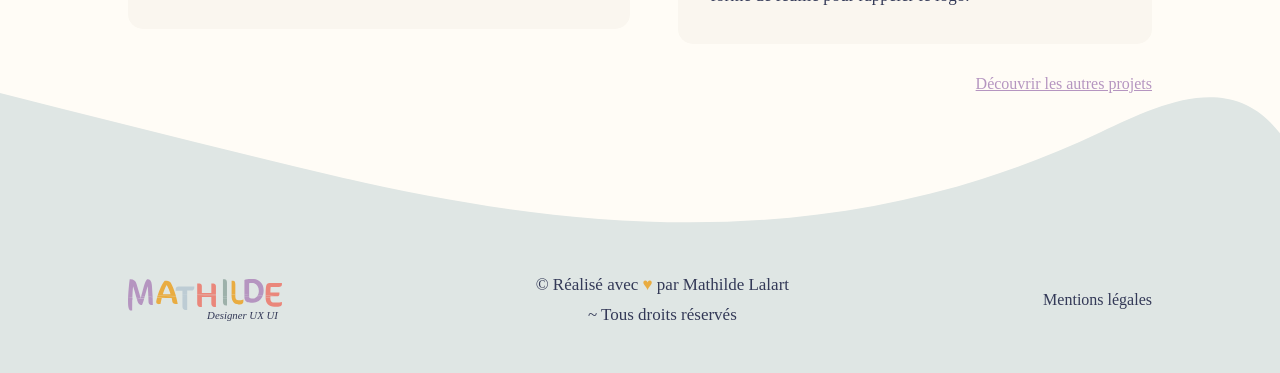
==== commit 326b1a19: "MAJ" ====
--- a/Center_parcs.html
+++ b/Center_parcs.html
@@ -8,8 +8,8 @@
     <link rel="preconnect" href="https://fonts.googleapis.com">
     <link rel="preconnect" href="https://fonts.gstatic.com" crossorigin>
     <link href="https://fonts.googleapis.com/css2?family=Caveat:wght@400;500;600;700&display=swap" rel="stylesheet">
-    <link rel="shortcut icon" href="img/icons/favicon.ico" type="image/x-icon">
-    <link rel="icon" href="img/icons/favicon.ico" type="image/x-icon">
+    <link rel="shortcut icon" href="ressources/icones/favicon.ico" type="image/x-icon">
+    <link rel="icon" href="ressources/icones/favicon.ico" type="image/x-icon">
     <link rel="stylesheet" href="style.css">
     <title>Mathilde Lalart | UX/UI designer | Projet Center Parcs</title>
 </head>
@@ -17,16 +17,21 @@
 <body>
     <section class="container_padding">
         <header>
-            <div>
-                <a href="index.html">
-                    <img src="img/Logo.svg" alt="Logo">
-                </a>
-            </div>
-            <nav>
+            <nav id="nav" class="active">
+                
+                    <a href="index.html">
+                        <img src="ressources/Commun/Logo.svg" alt="Logo">
+                    </a>
+
                 <ul id="menu">
-                    <li><a href="mesrealisations.html">Mes réalisations</a></li>
-                    <li><a href="index.html#contact">Contact</a></li>
+                    <li>
+                        <a href="mesrealisations.html">Mes réalisations</a>
+                    </li>
+                    <li>
+                        <a href="#contact">Contact</a>
+                    </li>
                 </ul>
+                <div id="icons">&#9776;</div>
             </nav>
         </header>
     </section>
@@ -46,10 +51,10 @@
                 </div>
             </div>
             <div class="imgBox">
-                <img src="./img/Center_parcs/mockup_02.svg">
+                <img src="ressources/Center Parcs/mockup_02.svg">
                 <a class="button_tertiary"
                     href="https://xd.adobe.com/view/5455c2bf-9ebe-425c-8294-6473c8dc469f-0106/?fullscreen"
-                    target="_blank">Voir le prototype <img id="eye" src="img/icons/eye_icon.svg" alt="arrows"></a>
+                    target="_blank">Voir le prototype <img id="eye" src="ressources/icones/eye_icon.svg" alt="arrows"></a>
             </div>
         </div>
     </section>
@@ -91,14 +96,14 @@
     <section>
         <div class="button_allprojects container_padding">
             <a href="mesrealisations.html" target="_blank">Découvrir les autres projets <img class="arrows"
-                    src="img/icons/Chevrons.svg" alt="arrows"></a>
+                    src="ressources/icones/Chevrons.svg" alt="arrows"></a>
         </div>
     </section>
 
     <footer class="container_padding">
         <div id="footer">
             <img id="logo_footer" src="ressources/Commun/Logo.svg" alt="Logo">
-            <p>&copy; Réalisé avec <span>♥</span> par Mathilde Lalart ~ Tous droits réservés</p>
+            <p>&copy; Réalisé avec <span>♥</span> par Mathilde Lalart <br>~ Tous droits réservés</p>
             <a href="">Mentions légales</a>
         </div>
     </footer>
--- a/style.css
+++ b/style.css
@@ -142,23 +142,28 @@
 }
 
 /***** HEADER : valable pour toutes les pages du portfolio *****/
+header nav {
+  width: 100%;
+}
 header #nav {
   display: flex;
-  justify-content: space-between;
+  justify-content: space-evenly;
   align-items: center;
   font-family: "ff-cocon-pro";
   font-weight: 300;
-  font-size: calc(0.4rem + 1.1vw);
+  font-size: calc(0.4rem + 1vw);
   margin-top: 3rem;
 }
 header #nav img {
-  width: 20%;
+  width: 60%;
 }
 header #nav #menu {
   display: flex;
   justify-content: space-around;
   list-style: none;
-  width: 70%;
+  padding: 0;
+  flex-direction: row;
+  width: 100%;
 }
 @media (max-width: 650px) {
   header #nav #menu {
@@ -189,7 +194,7 @@
 }
 
 #header_intro {
-  background-image: url(./img/Fond_bulles.svg);
+  background-image: url(ressources/Commun/Fond_bulles.svg);
   background-repeat: no-repeat;
   background-size: cover;
   height: 100vh;
@@ -265,7 +270,7 @@
 }
 /* Section présentation : fond vague, photo de profil, bouton vers CV, texte à propos */
 #container_presentation {
-  background-image: url("./img/Fond_bienvenue_web.svg");
+  background-image: url("ressources/Commun/Fond_bienvenue_web.svg");
   background-size: contain;
   background-repeat: no-repeat;
 }
@@ -290,7 +295,7 @@
 
 /* Section réalisations : les 3 cards avec les projets principaux */
 .background {
-  background-image: url(./img/background.png);
+  background-image: url(ressources/Commun/Untitled_Artwork.psd);
   background-repeat: no-repeat;
 }
 
@@ -447,7 +452,7 @@
 
 /***** FOOTER *****/
 footer {
-  background-image: url(./img/footer_background.svg);
+  background-image: url(ressources/Commun/footer_background.svg);
   background-repeat: no-repeat;
   background-size: cover;
   height: 280px;
